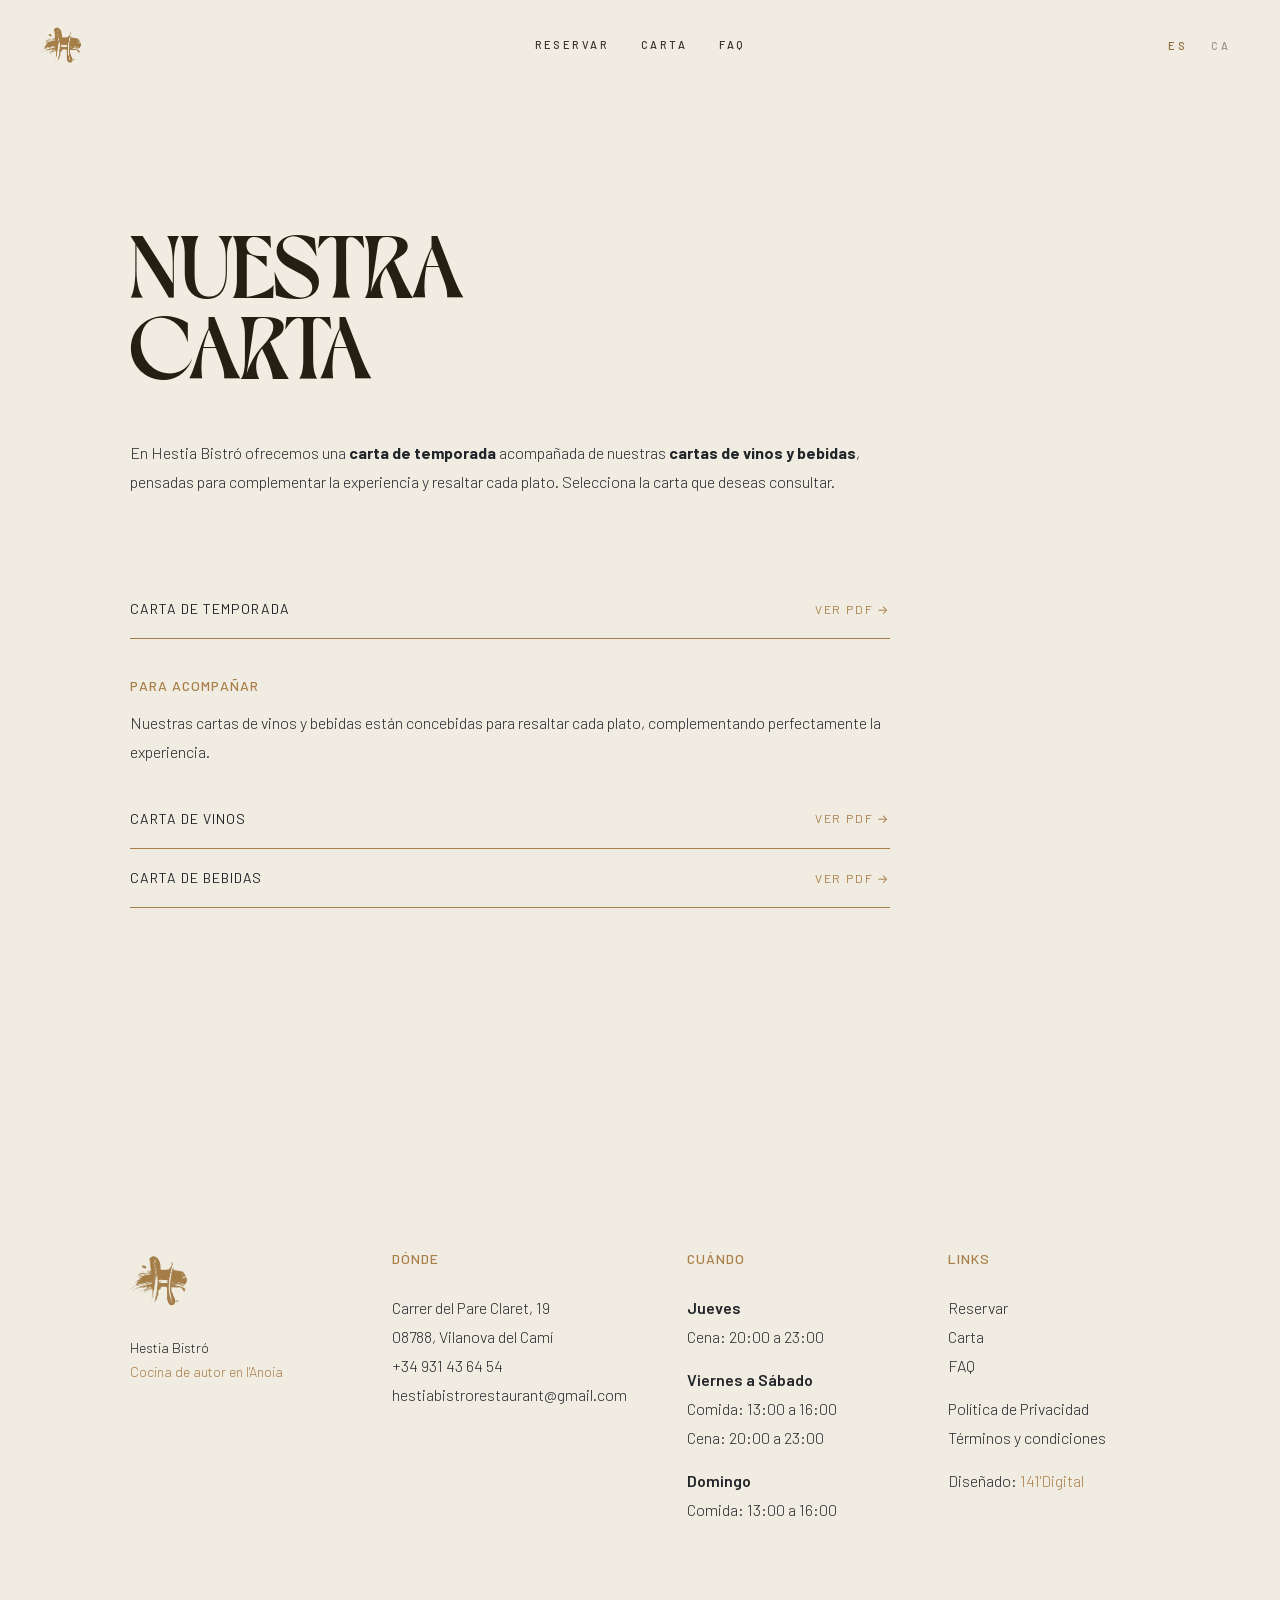
==== carta.html @ 3086ee70 "Nueva página de carta + reservar Próximamente + animaciones consistentes Páginas: - carta.html: pági" ====
<!doctype html>
<html lang="es">
<head>
<meta charset="utf-8" />
<meta name="viewport" content="width=device-width,initial-scale=1,viewport-fit=cover" />
<title>Carta · Hestia Bistró</title>
<meta name="description" content="Nuestra carta de temporada, carta de vinos y carta de bebidas en Hestia Bistró." />
<link rel="icon" type="image/png" href="assets/logo-full.png" />
<link rel="preconnect" href="https://fonts.googleapis.com" />
<link rel="preconnect" href="https://fonts.gstatic.com" crossorigin />
<link href="https://fonts.googleapis.com/css2?family=Italiana&family=Cormorant+Garamond:ital,wght@0,300;0,400;0,500;0,600;1,300;1,400;1,500;1,600&family=Inter:wght@300;400;500;600&family=La+Belle+Aurore&display=swap" rel="stylesheet" />
<meta http-equiv="Cache-Control" content="no-store, no-cache, must-revalidate" />
<meta http-equiv="Pragma" content="no-cache" />
<meta http-equiv="Expires" content="0" />
<link rel="stylesheet" href="styles.css?v=20260519d" />
</head>
<body>

<!-- ─── HEADER ─────────────────────────────────────────── -->
<header class="site-header" id="siteHeader">
  <a href="index.html" class="header-mark" aria-label="Hestia Bistró">
    <img src="assets/logo-h-mark.png" alt="" />
  </a>
  <nav class="nav-center" aria-label="Primaria">
    <a href="reservar.html" class="nav-link">Reservar</a>
    <a href="carta.html"    class="nav-link">Carta</a>
    <a href="faq.html"      class="nav-link">FAQ</a>
  </nav>
  <div class="nav-right">
    <ul class="lang" aria-label="Idioma">
      <li><button class="lang-btn active" data-lang="es">ES</button></li>
      <li><button class="lang-btn"        data-lang="ca">CA</button></li>
    </ul>
  </div>
</header>

<!-- ─── CARTA (mismo estilo que Nuestra Propuesta) ─────── -->
<main class="proposal-section carta-page" id="carta">
  <div class="proposal-wrap">
    <h2 class="display-title section-title">
      <span>NUESTRA</span>
      <span>CARTA</span>
    </h2>

    <div class="proposal-intro">
      <p class="proposal-text">
        En Hestia Bistró ofrecemos una <strong>carta de temporada</strong>
        acompañada de nuestras <strong>cartas de vinos y bebidas</strong>,
        pensadas para complementar la experiencia y resaltar cada plato.
        Selecciona la carta que deseas consultar.
      </p>
    </div>

    <div class="proposal-menu">

      <a class="menu-line carta-link" href="https://drive.google.com/file/d/1VEkm6jLRAfninz0itxVzkMvpVXCp8RLL/view?usp=sharing" target="_blank" rel="noopener">
        <span class="menu-line-name">Carta de temporada</span>
        <span class="menu-line-cta">Ver PDF →</span>
      </a>

      <h3 class="proposal-subheading">Para acompañar</h3>
      <p class="proposal-subtext">
        Nuestras cartas de vinos y bebidas están concebidas para resaltar
        cada plato, complementando perfectamente la experiencia.
      </p>

      <a class="menu-line carta-link" href="https://drive.google.com/file/d/1EzDRsyO0OUsQq52wXU0dHhwpK8q2lvuG/view?usp=sharing" target="_blank" rel="noopener">
        <span class="menu-line-name">Carta de vinos</span>
        <span class="menu-line-cta">Ver PDF →</span>
      </a>

      <a class="menu-line carta-link" href="https://drive.google.com/file/d/1K4jY0ZzHgeB5oA8Oj6YtNccmTSYcx4Ce/view?usp=sharing" target="_blank" rel="noopener">
        <span class="menu-line-name">Carta de bebidas</span>
        <span class="menu-line-cta">Ver PDF →</span>
      </a>

    </div>
  </div>
</main>

<!-- ─── FOOTER ─────────────────────────────────────────── -->
<footer class="site-footer" id="contacto">
  <div class="footer-wrap">
    <div class="footer-grid">

      <div class="footer-brand">
        <img src="assets/logo-h-mark.png" alt="" class="footer-logo" />
        <p class="footer-tagline">
          Hestia Bistró<br/>
          <a href="index.html">Cocina de autor en l'Anoia</a>
        </p>
      </div>

      <div class="footer-col">
        <p class="footer-eyebrow">Dónde</p>
        <address class="footer-address">
          <p>Carrer del Pare Claret, 19</p>
          <p>08788, Vilanova del Camí</p>
          <p><a href="tel:+34931436454">+34 931 43 64 54</a></p>
          <p><a href="mailto:hestiabistrorestaurant@gmail.com">hestiabistrorestaurant@gmail.com</a></p>
        </address>
      </div>

      <div class="footer-col">
        <p class="footer-eyebrow">Cuándo</p>
        <div class="footer-hours">
          <p><strong>Jueves</strong></p>
          <p>Cena: 20:00 a 23:00</p>
          <p><strong>Viernes a Sábado</strong></p>
          <p>Comida: 13:00 a 16:00</p>
          <p>Cena: 20:00 a 23:00</p>
          <p><strong>Domingo</strong></p>
          <p>Comida: 13:00 a 16:00</p>
        </div>
      </div>

      <div class="footer-col">
        <p class="footer-eyebrow">Links</p>
        <ul class="footer-links">
          <li><a href="reservar.html">Reservar</a></li>
          <li><a href="carta.html">Carta</a></li>
          <li><a href="faq.html">FAQ</a></li>
          <li class="spacer" aria-hidden="true"></li>
          <li><a href="privacidad.html">Política de Privacidad</a></li>
          <li><a href="terminos.html">Términos y condiciones</a></li>
          <li class="spacer" aria-hidden="true"></li>
          <li class="footer-credit">Diseñado: <a href="https://141agency.com" target="_blank" rel="noopener">141'Digital</a></li>
        </ul>
      </div>

    </div>
  </div>
</footer>

<script src="script.js"></script>
</body>
</html>
---- styles.css ----
/* ────────────────────────────────────────────────────────────
   HESTIA BISTRÓ · WEB
   Layout: Aleia restaurant — elegant editorial, cream canvas
   Palette: Hestia brand — espresso, cobre, cream lino
   ──────────────────────────────────────────────────────────── */

@font-face{
  font-family: "Dahlia Display";
  src: url("assets/dahlia-medium.woff2") format("woff2"),
       url("assets/dahlia-medium.woff")  format("woff");
  font-weight: 500;
  font-style: normal;
  font-display: swap;
}

@font-face{ font-family:"Barlow"; src:url("assets/fonts/barlow-300.woff2") format("woff2"); font-weight:300; font-style:normal; font-display:swap; }
@font-face{ font-family:"Barlow"; src:url("assets/fonts/barlow-400.woff2") format("woff2"); font-weight:400; font-style:normal; font-display:swap; }
@font-face{ font-family:"Barlow"; src:url("assets/fonts/barlow-500.woff2") format("woff2"); font-weight:500; font-style:normal; font-display:swap; }
@font-face{ font-family:"Barlow"; src:url("assets/fonts/barlow-600.woff2") format("woff2"); font-weight:600; font-style:normal; font-display:swap; }
@font-face{ font-family:"Barlow"; src:url("assets/fonts/barlow-700.woff2") format("woff2"); font-weight:700; font-style:normal; font-display:swap; }

:root{
  /* Brand tokens (sampled from logo) */
  --hueso:   #E8DFCD;
  --crema:   #D9C9A8;
  --crema-2: #C7B58E;
  --tinta:   #15100A;
  --tinta-2: #1F1812;
  --tinta-3: #2A1F18;
  --sepia:   #6B5A47;
  --cobre:   #A87E48;
  --cobre-2: #8A6738;
  --ambar:   #C99B5C;

  /* White canvas, dark ink — Aleia-style light theme */
  --bg:        #F1ECE1;
  --bg-2:      #F7F2E8;
  --bg-3:      #EDE5D3;
  --ink:       #14100B;
  --ink-soft:  #443A2C;
  --ink-quiet: #6B5C46;
  --rule:      rgba(20,16,11,.14);
  --rule-2:    rgba(20,16,11,.06);
  --accent:    var(--cobre);
  --accent-2:  var(--cobre-2);

  --font-display: "Cormorant Garamond","EB Garamond",Georgia,serif;
  --font-brand:   "Italiana","Cormorant Garamond",serif;
  --font-hand:    "La Belle Aurore","Caveat",cursive;
  --font-sans:    "Barlow","Inter",-apple-system,system-ui,sans-serif;
}

*{ box-sizing:border-box; }
html,body{ margin:0; padding:0; }
html{ scroll-behavior:smooth; overflow-x:clip; }
body{ overflow-x:clip; max-width:100vw; }

body{
  background:var(--bg);
  color:var(--ink);
  font-family:var(--font-sans);
  font-size:15px;
  line-height:1.6;
  font-weight:300;
  -webkit-font-smoothing:antialiased;
  text-rendering:optimizeLegibility;
}

img{ max-width:100%; display:block; }
a{ color:inherit; text-decoration:none; transition:color .25s ease, opacity .25s ease; }
a:hover{ color:var(--accent); }
button{ font-family:inherit; cursor:pointer; }


/* ─── Reusable type ───────────────────────────────────── */
.eyebrow{
  font-family:var(--font-sans);
  font-size:11px;
  letter-spacing:.22em;
  text-transform:uppercase;
  color:var(--accent);
  font-weight:500;
  margin:0 0 18px;
}

.display-title{
  font-family:var(--font-display);
  font-weight:300;
  letter-spacing:-.015em;
  line-height:.95;
  margin:0;
  color:#241E13;
  font-size:clamp(54px, 7vw, 110px);
}
.display-title span{ font-weight:300; }
.display-title em{
  font-style:italic;
  font-weight:300;
  display:block;
  color:#241E13;
}
.display-title.center{ text-align:center; }

/* Section titles — Aleia-style: ALL CAPS, stacked, upright */
.section-title{
  font-family:"Dahlia Display", var(--font-display);
  font-weight:500;
  font-style:normal;
  letter-spacing:-.005em;
  line-height:.92;
  font-size:clamp(44px, 10vw, 88px);
  text-transform:uppercase;
}
.section-title span{
  display:block;
  font-weight:500;
  font-style:normal;
  color:#241E13;
}

.brand-wordmark{
  font-family:var(--font-brand);
  letter-spacing:.22em;
  text-transform:uppercase;
  font-weight:400;
}
.brand-wordmark em{
  font-family:var(--font-hand);
  font-style:normal;
  text-transform:lowercase;
  letter-spacing:.02em;
  font-size:.85em;
  color:var(--accent);
  margin-left:.4em;
  display:inline-block;
  transform:translateY(.12em);
}

/* ─── Buttons / links ─────────────────────────────────── */
.btn{
  display:inline-flex; align-items:center; gap:10px;
  padding:8px 14px;
  font-family:var(--font-sans);
  font-size:15px;
  line-height:22px;
  letter-spacing:1px;
  text-transform:uppercase;
  font-weight:600;
  border:1px solid transparent;
  cursor:pointer;
  border-radius:0;
  transition:background .25s ease, color .25s ease, border-color .25s ease;
}
.btn-amber{
  background:#E2B974;
  color:#000;
  border-color:#E2B974;
}
.btn-amber:hover{
  background:transparent;
  color:#000;
  border-color:#E2B974;
}

.btn-line{
  display:inline-block;
  padding:10px 0 6px;
  font-family:var(--font-sans);
  font-size:11px;
  letter-spacing:.22em;
  text-transform:uppercase;
  font-weight:500;
  color:var(--ink);
  border-bottom:1px solid var(--rule);
  transition:color .25s ease, border-color .25s ease, letter-spacing .25s ease;
}
.btn-line:hover{
  color:var(--accent-2);
  border-color:var(--accent-2);
  letter-spacing:.26em;
}
.btn-line.small{
  font-size:10px;
}

.link-quiet{
  display:inline-block;
  font-size:11px;
  letter-spacing:.16em;
  text-transform:uppercase;
  color:var(--ink-soft);
  padding-top:14px;
}
.link-quiet:hover{ color:var(--accent); }


/* ────────────────────────────────────────────────────────
   HEADER  (responsive: grid 3-col fluido en desktop · nav al bottom en mobile)
   ──────────────────────────────────────────────────────── */
.site-header{
  position:fixed;
  inset:0 0 auto 0;                  /* top:0 right:0 left:0 — sin bottom */
  z-index:9900;                      /* igual que el nav inferior, siempre por encima del contenido */
  display:grid;
  grid-template-columns: 1fr auto 1fr;
  align-items:center;
  /* Padding fluido: escala suave entre móvil y desktop sin breakpoints */
  padding: clamp(14px, 2.4vw, 22px) clamp(20px, 4vw, 40px);
  /* safe-area-inset-top: respeta status bar / notch en cualquier dispositivo */
  padding-top: calc(clamp(14px, 2.4vw, 22px) + env(safe-area-inset-top, 0px));
  background:var(--bg);
  color:var(--ink);
  font-family:var(--font-sans);
  font-size: clamp(10px, 1vw, 11px);
  letter-spacing:.22em;
  text-transform:uppercase;
  font-weight:500;
}

.header-mark{
  grid-column: 1;
  justify-self: start;
  display: inline-flex;
  align-items: center;
}
.header-mark img{
  width: clamp(36px, 5vw, 46px);
  height: clamp(36px, 5vw, 46px);
  object-fit: contain;
  transition: transform .3s ease;
}
.header-mark:hover img{ transform: rotate(-3deg) scale(1.05); }

/* nav-center centrado limpio con grid (sin position:absolute + translate) */
.nav-center{
  grid-column: 2;
  justify-self: center;
  display: flex;
  gap: clamp(18px, 2.5vw, 34px);
}
.nav-link{ position: relative; color: var(--ink); opacity: .85; }
.nav-link::after{
  content: ""; position: absolute; left: 0; right: 0; bottom: -6px; height: 1px;
  background: currentColor; transform: scaleX(0); transform-origin: left;
  transition: transform .3s ease;
}
.nav-link:hover::after{ transform: scaleX(1); }

.nav-right{
  grid-column: 3;
  justify-self: end;
}
.nav-right .lang{
  list-style: none; padding: 0; margin: 0;
  display: flex; gap: 4px;
}
.lang-btn{
  background: transparent; border: 0;
  color: var(--ink);
  padding: 6px 10px;
  font-family: inherit;
  font-size: inherit;
  letter-spacing: inherit;
  text-transform: uppercase;
  font-weight: 500;
  opacity: .4;
  transition: opacity .25s ease, color .25s ease;
}
.lang-btn.active{ opacity: 1; color: var(--accent-2); }
.lang-btn:hover{ opacity: .95; }


/* ────────────────────────────────────────────────────────
   HERO  (Aleia-style: huge wordmark on canvas · photo full-bleed)
   ──────────────────────────────────────────────────────── */
.hero{
  position:relative;
  height:100vh;
  min-height:720px;
  padding:120px 0 0;
  background:var(--bg);
  overflow:hidden;
  isolation:isolate;
}

/* The giant editorial wordmark */
.hero-wordmark{
  position:relative;
  z-index:3;
  text-align:center;
  margin:0 auto;
  padding:0 40px;
  width:100%;
  max-width:1280px;
}
.hero-wordmark-svg{
  display:block;
  width:min(88vw, 1080px);
  height:auto;
  margin:0 auto;
  filter: drop-shadow(0 12px 40px rgba(0,0,0,.35));
  animation: wordIn 1.2s cubic-bezier(.2,.7,.2,1) both;
}
.visually-hidden{
  position:absolute;
  width:1px; height:1px;
  padding:0; margin:-1px;
  overflow:hidden;
  clip:rect(0,0,0,0);
  white-space:nowrap;
  border:0;
}
@keyframes wordIn{
  from{ opacity:0; transform:translateY(20px); }
  to  { opacity:1; transform:none; }
}
@keyframes ruleIn{
  from{ opacity:0; transform:scaleX(0); }
  to  { opacity:1; transform:scaleX(1); }
}

/* Grey backdrop behind the photo — reveals when the photo fades on scroll */
.hero-backdrop{
  position:absolute;
  left:0;
  right:0;
  bottom:0;
  width:100%;
  height:63.3vh;
  background:var(--bg);
  z-index:0;
}

/* The photo backdrop — full-bleed lateral · anchored to bottom · behind wordmark */
.hero-photo{
  position:absolute;
  left:0;
  right:0;
  bottom:0;
  margin:0;
  padding:0;
  width:100%;
  height:63.3vh;
  z-index:1;
  overflow:hidden;
}
.hero-photo-fill{
  position:absolute; inset:0;
  background:
    linear-gradient(180deg, rgba(17,9,6,0) 0%, rgba(17,9,6,.15) 65%, rgba(17,9,6,.5) 100%),
    url('assets/hero.jpg?v=3') center/cover no-repeat #110906;
}
.hero-photo-grain{
  position:absolute; inset:0;
  background-image:
    radial-gradient(rgba(255,255,255,.06) 1px, transparent 1px),
    radial-gradient(rgba(0,0,0,.12) 1px, transparent 1px);
  background-size: 3px 3px, 5px 5px;
  opacity:.55;
  mix-blend-mode:overlay;
}

/* Welcome card pinned bottom-left over the photo */
.hero-card{
  position:absolute;
  left:0; bottom:0;
  width:min(420px, 86vw);
  background:#F1EAD9;
  color:#1A130B;
  padding:32px 34px 30px;
  border-top:2px solid var(--accent);
  z-index:5;
  box-shadow: -10px -10px 40px rgba(0,0,0,.45);
}
.hero-card .eyebrow{ margin:0 0 16px; color:var(--cobre-2); }
.hero-card-text{
  font-family:var(--font-display);
  font-size:17px;
  line-height:1.5;
  color:#1A130B;
  font-weight:400;
  margin:0 0 24px;
  letter-spacing:-.002em;
}
.hero-card .link-quiet{ color:rgba(26,19,11,.62); }
.hero-card .link-quiet:hover{ color:var(--cobre-2); }
.hero-card .btn-amber{ margin-bottom:4px; }


/* ────────────────────────────────────────────────────────
   BLOCK SPLIT  (El Restaurante / Igualada)
   ──────────────────────────────────────────────────────── */
.block-split{
  padding:140px 130px 60px;
  position:relative;
}
.block-split-grid{
  max-width:1240px; margin:0 auto;
  display:grid;
  grid-template-columns: 1fr 1fr;
  gap:120px;
  align-items:start;
}
.block-split .display-title{
  font-size:clamp(48px, 6vw, 130px);
  line-height:.92;
}
.block-split .display-title em{ display:block; }

.block-split-body{
  max-width:560px;
  font-family:var(--font-sans);
  font-size:16px;
  line-height:29px;
  color:rgb(33,37,41);
  font-weight:300;
}
.block-split-body p{ margin:0 0 28px; color:rgb(33,37,41); }
.block-split-body p:last-of-type{ margin-bottom:14px; }
.block-split-body .btn{ margin-top:0; }
.block-split-body strong,
.bio-text strong{
  font-weight:600;
  color:var(--ink);
}
.display-title:not(.section-title) em{ color:var(--accent-2); }


/* ────────────────────────────────────────────────────────
   FULL-WIDTH IMAGE PLACEHOLDERS (Aleia-style: left-aligned, gold rule right)
   ──────────────────────────────────────────────────────── */
.full-image-wrap{
  position:relative;
  max-width:1240px;
  margin:0 auto 120px;
  padding:0 130px;
  box-sizing:content-box;
}
.full-image-wrap .accent-rule{
  display:block;
  position:absolute;
  /* Starts 80px INSIDE the image right edge and extends to content right edge */
  left:calc(50% + 145px);
  right:130px;
  /* Always 50px above the bottom of the photo */
  bottom:50px;
  height:1px;
  background:var(--accent);
  opacity:.95;
  z-index:3;
}

.full-image{
  position:relative;
  /* Spans from grid left (title) to button right edge:
     left column (50% - 60) + full gap (120) + button width (~165) */
  width:calc(50% + 225px);
  margin:0;
  aspect-ratio:3/2;
  overflow:hidden;
  background:#1a0e08;
}
.full-image[data-img="interior"] .full-image-fill{
  background: url('assets/the-restaurant.jpg?v=3') center/cover no-repeat;
  filter:none;
}
.full-image-fill{
  position:absolute; inset:0;
  background:
    radial-gradient(50% 40% at 60% 50%, rgba(220,160,90,.45) 0%, transparent 65%),
    radial-gradient(80% 60% at 20% 80%, rgba(178,112,66,.45) 0%, transparent 70%),
    linear-gradient(160deg, #4a2c18 0%, #1a0e08 100%);
  filter:saturate(.85);
}
.full-image[data-img="igualada"] .full-image-fill{
  background:
    radial-gradient(60% 45% at 50% 60%, rgba(214,152,90,.45) 0%, transparent 65%),
    radial-gradient(120% 80% at 50% 0%, rgba(255,210,140,.25) 0%, transparent 70%),
    linear-gradient(180deg, #2c1810 0%, #1a0e08 60%, #3d2418 100%);
}
.img-cap{ display:none; }


/* ────────────────────────────────────────────────────────
   BIO ROW  (Chef / Sala)
   ──────────────────────────────────────────────────────── */
.bio-row{
  display:grid;
  grid-template-columns: 1fr 1fr;
  max-width:1240px;
  margin:0 auto 100px;
  padding:0 40px;
  gap:80px;
  align-items:start;
}
.bio-row.reverse{ direction:rtl; }
.bio-row.reverse > *{ direction:ltr; }

.bio-photo{
  position:relative;
  aspect-ratio:4/5;
  overflow:hidden;
  background:#1a0e08;
}
.bio-photo .full-image-fill{
  background:
    radial-gradient(50% 40% at 50% 35%, rgba(232,223,205,.18) 0%, transparent 70%),
    radial-gradient(80% 60% at 40% 90%, rgba(178,112,66,.35) 0%, transparent 70%),
    linear-gradient(180deg, #1a0e08 0%, #2c1810 100%);
}
.bio-photo[data-img="chef-2"] .full-image-fill{
  background:
    radial-gradient(60% 50% at 60% 40%, rgba(214,152,90,.35) 0%, transparent 65%),
    linear-gradient(180deg, #2a1810 0%, #14090c 100%);
}

.bio-text{
  display:flex; flex-direction:column;
  font-family:var(--font-sans);
  font-size:17px;
  line-height:1.75;
  font-weight:300;
  color:var(--ink-soft);
}
.bio-text .eyebrow{ color:var(--accent-2); margin-bottom:18px; }
.bio-name{ margin-bottom:30px !important; }
.bio-name span,
.bio-name em{ display:block; }
.bio-text p{ margin:0 0 18px; max-width:480px; color:var(--ink-soft); }
.bio-text .btn-line{ margin-top:12px; }


/* ────────────────────────────────────────────────────────
   PROPUESTA  (Nuestra propuesta · accordion)
   ──────────────────────────────────────────────────────── */
.propuesta{
  max-width:880px;
  margin:60px auto 80px;
  padding:80px 40px 40px;
  text-align:center;
}
.propuesta-head{ margin-bottom:60px; }
.propuesta-intro{
  font-family:var(--font-display);
  font-size:19px;
  line-height:1.55;
  color:var(--ink-soft);
  max-width:560px;
  margin:28px auto 0;
}

.menu-list{
  list-style:none; padding:0; margin:0;
  border-top:1px solid var(--rule);
  text-align:left;
}
.menu-row{
  border-bottom:1px solid var(--rule);
}
.menu-row-trigger{
  width:100%;
  display:grid;
  grid-template-columns: 1fr auto auto;
  gap:28px; align-items:center;
  padding:26px 8px;
  background:transparent; border:0;
  text-align:left;
  color:var(--ink);
  transition:color .25s ease;
}
.menu-row-trigger:hover{ color:var(--accent-2); }
.menu-row-title{
  font-family:var(--font-display);
  font-size:22px;
  font-weight:400;
  letter-spacing:-.003em;
}
.menu-row-price{
  font-family:var(--font-sans);
  font-size:12px;
  letter-spacing:.22em;
  text-transform:uppercase;
  font-weight:500;
  color:var(--ink-quiet);
}
.menu-row-icon{
  font-family:var(--font-display);
  font-size:22px;
  width:28px; height:28px;
  display:grid; place-items:center;
  color:var(--accent-2);
  transition:transform .3s ease;
}
.menu-row.open .menu-row-icon{ transform:rotate(45deg); }

.menu-row-body{
  max-height:0; overflow:hidden;
  transition:max-height .4s ease, padding .3s ease;
  padding:0 8px;
}
.menu-row.open .menu-row-body{
  max-height:240px;
  padding:0 8px 24px;
}
.menu-row-body p{
  margin:0;
  font-family:var(--font-display);
  font-size:17px;
  line-height:1.5;
  color:var(--ink-soft);
  max-width:560px;
}


/* ────────────────────────────────────────────────────────
   FOOD PAIR (two images side by side)
   ──────────────────────────────────────────────────────── */
.food-pair{
  display:grid;
  grid-template-columns: 1fr 1fr;
  gap:24px;
  max-width:1240px;
  margin:0 auto 120px;
  padding:0 40px;
}
.food-pair-item{
  position:relative;
  margin:0;
  aspect-ratio:1/1;
  overflow:hidden;
  background:#1a0e08;
}
.food-pair-item[data-img="dish-1"] .full-image-fill{
  background:
    radial-gradient(40% 35% at 50% 45%, rgba(232,223,205,.5) 0%, transparent 60%),
    radial-gradient(80% 70% at 50% 95%, rgba(178,112,66,.45) 0%, transparent 70%),
    linear-gradient(180deg, #1a0e08 0%, #3d2418 100%);
}
.food-pair-item[data-img="dish-2"] .full-image-fill{
  background:
    radial-gradient(45% 35% at 55% 50%, rgba(214,152,90,.55) 0%, transparent 60%),
    radial-gradient(90% 70% at 50% 100%, rgba(120,60,30,.5) 0%, transparent 70%),
    linear-gradient(180deg, #2a1410 0%, #1a0905 100%);
}


/* ────────────────────────────────────────────────────────
   CTA STRIP  (Reservar)
   ──────────────────────────────────────────────────────── */
.cta-strip{
  text-align:center;
  padding:100px 40px 120px;
  max-width:760px;
  margin:0 auto;
}
.cta-strip .display-title{ margin-bottom:24px; }
.cta-strip p{
  font-family:var(--font-display);
  font-size:19px;
  line-height:1.55;
  color:var(--ink-soft);
  margin:0 0 32px;
}
.cta-strip .link-quiet{
  display:block; margin-top:18px;
  color:var(--ink-quiet);
}
.cta-strip .link-quiet:hover{ color:var(--accent-2); }


/* ────────────────────────────────────────────────────────
   FOOTER  (Aleia-style: white bg · 4 columns)
   ──────────────────────────────────────────────────────── */
.site-footer{
  background:var(--bg);
  color:rgb(33,37,41);
  padding:120px 130px 100px;
  position:relative;
}
.footer-wrap{
  max-width:1240px;
  margin:0 auto;
}
.footer-grid{
  display:grid;
  grid-template-columns:1fr 1fr 1fr 1fr;
  gap:60px;
  align-items:start;
}

.footer-brand .footer-logo{
  display:block;
  width:64px; height:64px;
  object-fit:contain;
  margin:0 0 24px;
  filter:none;
}
.footer-tagline{
  font-family:var(--font-sans);
  font-size:14px;
  line-height:24px;
  color:rgb(33,37,41);
  font-weight:300;
  margin:0;
}
.footer-tagline a{
  color:var(--accent);
  text-decoration:none;
}
.footer-tagline a:hover{ text-decoration:underline; }

.footer-eyebrow{
  font-family:var(--font-sans);
  font-size:14px;
  letter-spacing:1px;
  text-transform:uppercase;
  color:var(--accent);
  font-weight:500;
  margin:0 0 22px;
}

.footer-address,
.footer-hours{
  font-style:normal;
}
.footer-address p,
.footer-hours p{
  font-family:var(--font-sans);
  font-size:16px;
  line-height:29px;
  color:rgb(33,37,41);
  font-weight:300;
  margin:0;
}
.footer-hours strong{
  display:inline-block;
  font-weight:600;
  margin-top:14px;
}
.footer-hours p:first-child strong{ margin-top:0; }

.footer-links{
  list-style:none;
  padding:0;
  margin:0;
}
.footer-links li{
  font-family:var(--font-sans);
  font-size:16px;
  line-height:29px;
  margin:0;
  white-space:nowrap;
}
.footer-links a{
  color:rgb(33,37,41);
  font-weight:300;
  text-decoration:none;
  transition:color .25s ease;
}
.footer-links a:hover{ color:var(--accent); }
.footer-links li.spacer{ height:14px; }
.footer-links li.footer-credit{
  color:rgb(33,37,41);
  font-weight:300;
}
.footer-links li.footer-credit a{
  color:var(--accent);
}
.footer-links li.footer-credit a:hover{ text-decoration:underline; }


/* ────────────────────────────────────────────────────────
   NUESTRA PROPUESTA  (Aleia-style)
   ──────────────────────────────────────────────────────── */
.proposal-section{
  padding:220px 130px 220px;
  position:relative;
  background:#EEE8D9;
}
.proposal-wrap{
  max-width:1240px;
  margin:0 auto;
}

.proposal-intro{
  max-width:760px;
  margin-top:56px;
}
.proposal-eyebrow{
  font-family:var(--font-sans);
  font-size:14px;
  letter-spacing:1px;
  text-transform:uppercase;
  color:var(--accent);
  font-weight:500;
  margin:0 0 12px;
}
.proposal-text{
  font-family:var(--font-sans);
  font-size:16px;
  line-height:29px;
  color:rgb(33,37,41);
  font-weight:300;
  margin:0;
}

.proposal-menu{
  max-width:760px;
  margin-top:84px;
}
.proposal-menu .btn{ margin-bottom:8px; }

.proposal-divider{
  border:0;
  border-top:1px solid var(--accent);
  margin:32px 0 0;
  opacity:1;
}

.menu-line{
  display:flex;
  justify-content:space-between;
  align-items:center;
  padding:18px 0;
  border-bottom:1px solid var(--accent);
  font-family:var(--font-sans);
  font-size:14px;
  letter-spacing:1px;
  text-transform:uppercase;
  font-weight:400;
}
.menu-line-name{ color:rgb(33,37,41); }
.menu-line-price{ color:var(--accent); }

.proposal-subheading{
  font-family:var(--font-sans);
  font-size:14px;
  letter-spacing:1px;
  text-transform:uppercase;
  color:var(--accent);
  font-weight:500;
  margin:36px 0 10px;
}
.proposal-subtext{
  font-family:var(--font-sans);
  font-size:16px;
  line-height:29px;
  color:rgb(33,37,41);
  font-weight:300;
  margin:0 0 24px;
}


/* ────────────────────────────────────────────────────────
   PLATOS · CAROUSEL (Aleia food slider)
   ──────────────────────────────────────────────────────── */
.dishes-carousel{
  padding:180px 130px;
  background:var(--bg);
  position:relative;
}
.dishes-wrap{
  max-width:1240px;
  margin:0 auto;
  position:relative;
  padding-left:70px;
}
.dishes-rule{
  display:block;
  position:absolute;
  left:0;
  right:38%;
  top:110px;
  height:1px;
  background:var(--accent);
  z-index:5;
  pointer-events:none;
}
.dishes-viewport{
  overflow:hidden;
  position:relative;
}
.dishes-track{
  display:flex;
  gap:40px;
  transition:transform .9s cubic-bezier(.4,.0,.2,1);
  will-change:transform;
}
.dish-slide{
  flex:0 0 calc(50% - 20px);
  margin:0;
  aspect-ratio:3/4;
  position:relative;
  overflow:hidden;
  background:#F2EEE5;
}
.dish-slide img{
  width:100%; height:100%;
  object-fit:cover;
  display:block;
}


/* ────────────────────────────────────────────────────────
   TERRITORIO SECTION  (Aleia HOTEL CASA FUSTER pattern)
   ──────────────────────────────────────────────────────── */
.territorio-section{
  /* Image is inside, so let section padding handle spacing */
}
.territorio-intro{ max-width:760px; margin-top:50px; }
.territorio-btn{ margin-top:32px; }

.territorio-image-wrap{
  margin:80px auto 0;
  padding:0;
}

.full-image--square{ aspect-ratio:1/1; }

.full-image[data-img="anoia"] .full-image-fill{
  background: url('assets/anoia.jpg?v=1') center/cover no-repeat;
  filter: none;
}


/* ────────────────────────────────────────────────────────
   CHEF SECTION  (Aleia-style: square photo left · bio right)
   ──────────────────────────────────────────────────────── */
.chef-section{
  padding:180px 130px;
  background:var(--bg);
  position:relative;
}
.chef-wrap{
  max-width:1240px;
  margin:0 auto;
  display:grid;
  grid-template-columns:1fr 1fr;
  gap:100px;
  align-items:start;
}
.chef-photo{
  position:relative;
  width:100%;
  aspect-ratio:2/3;
  overflow:hidden;
  background:#1a0e08;
}
.chef-photo-fill{
  position:absolute; inset:0;
  background:url('assets/chef.jpg?v=3') center/cover no-repeat #1a0e08;
}

.chef-text{ padding-top:12px; }
.chef-eyebrow{
  font-family:var(--font-sans);
  font-size:14px;
  letter-spacing:1px;
  text-transform:uppercase;
  color:var(--accent);
  font-weight:500;
  margin:0 0 6px;
}
.chef-name{
  margin-bottom:36px !important;
}
.chef-name span{ display:block; }

.chef-body{
  font-family:var(--font-sans);
  font-size:16px;
  line-height:29px;
  color:rgb(33,37,41);
  font-weight:300;
}
.chef-body p{ margin:0 0 22px; color:rgb(33,37,41); }
.chef-body strong{ font-weight:600; color:rgb(33,37,41); }
.chef-body .btn{ margin-top:14px; }


/* ────────────────────────────────────────────────────────
   REVEAL ON SCROLL
   ──────────────────────────────────────────────────────── */
.reveal{
  opacity:0; transform:translateY(28px);
  transition: opacity .9s ease, transform .9s cubic-bezier(.2,.7,.2,1);
}
.reveal.in{ opacity:1; transform:none; }


/* ────────────────────────────────────────────────────────
   RESPONSIVE
   ──────────────────────────────────────────────────────── */
@media (max-width: 768px){
  /* Cream un punto más suave en móvil */
  :root{ --bg: #F4EFE6; }

  /* html en espresso: capa de seguridad para cualquier overscroll de iOS */
  html{ background: #191514; }

  /* Garantizar scroll vertical en Android sin sobreescribir lo necesario */
  html, body{ touch-action: pan-y; }

  /* El nav-center se DESCONECTA del grid del header y se ancla al bottom del viewport */
  .nav-center{
    position: fixed;
    inset: auto 0 0 0;                              /* bottom:0, left:0, right:0 */
    grid-column: unset;                             /* anular grid-column:2 de desktop */
    justify-self: unset;                            /* anular justify-self:center */
    /* Altura = 70px visibles + safe-area abajo (sistema Android / home indicator iOS) */
    height: calc(70px + env(safe-area-inset-bottom, 0px));
    padding-bottom: env(safe-area-inset-bottom, 0px);
    box-sizing: border-box;
    background: #191514;
    border-top: 1px solid rgba(255,255,255,.06);
    z-index: 9900;
    /* Centrar los 3 links con flex — más simple que line-height tricks */
    display: flex;
    justify-content: center;
    align-items: center;
    gap: clamp(20px, 8vw, 50px);
  }
  .nav-center .nav-link{
    color: #F4EFE6;
    opacity: 1;
    font-size: clamp(11px, 3vw, 13px);
    letter-spacing: .22em;
    text-transform: uppercase;
    font-weight: 500;
    font-family: var(--font-sans);
    padding: 8px 12px;                              /* mejor touch target */
    line-height: 1;
  }
  /* Sin línea de underline animada en mobile (que pertenece al desktop) */
  .nav-center .nav-link::after{ display: none; }

  /* Body padding-bottom para que el contenido no quede tapado por el nav */
  body{ padding-bottom: calc(90px + env(safe-area-inset-bottom, 0px)); }
  .site-footer{
    margin-bottom: 0;
    padding-bottom: calc(140px + env(safe-area-inset-bottom, 0px));
  }
}

@media (max-width: 980px){
  /* Header ya escala fluido con clamp() — no necesita override aquí */
  .nav-left{ gap:20px; }

  .hero{ padding:120px 22px 60px; min-height:90vh; }
  .hero-photo, .hero-backdrop{ height:76vh; }
  .hero-card{ left:22px; right:22px; bottom:40px; width:auto; }
  .hero-bottom{ left:22px; right:22px; bottom:14px; font-size:9.5px; }

  .block-split{ padding:55px 16px 30px; }
  .block-split-grid{ grid-template-columns:1fr; gap:14px; }
  .block-split-body{ max-width:none; }

  /* Mobile: smaller section titles */
  .display-title.section-title,
  .section-title{
    line-height:1;
    font-size:35px !important;
  }
  /* EL RESTAURANTE specifically: keep on a single line */
  #restaurante .section-title span{ display:inline; }

  /* NUESTRA PROPUESTA & TERRITORIO mobile spacing */
  .proposal-section{
    padding:50px 24px 60px;
  }
  .proposal-intro{
    max-width:none;
    margin-top:24px;
  }
  .proposal-menu{
    max-width:none;
    margin-top:36px;
  }
  .menu-line{
    font-size:13px;
    padding:14px 0;
  }
  .proposal-subheading{
    margin-top:28px;
  }
  .proposal-divider{ margin-top:24px; }

  /* EL CHEF mobile: photo on top full-width, text below */
  .chef-section{ padding:50px 24px 60px; }
  .chef-wrap{
    grid-template-columns:1fr;
    gap:28px;
  }
  .chef-photo{ aspect-ratio:3/4; }
  .chef-text{ padding-top:0; }
  .chef-name{ margin-bottom:22px !important; }
  .chef-body{ font-size:15px; line-height:27px; }
  .chef-body p{ margin:0 0 18px; }

  /* TERRITORIO image: align LEFT with the El Territorio button above it */
  .territorio-image-wrap{
    padding:0 !important;
    margin:24px 0 0 0 !important;
    display:block !important;
    max-width:none !important;
    width:100% !important;
    box-sizing:border-box;
  }
  .territorio-image-wrap .full-image{
    width:86% !important;
    margin-left:0 !important;
    margin-right:auto !important;
    display:block !important;
    position:relative !important;
    flex:none !important;
  }
  .territorio-image-wrap .accent-rule{
    right:0;
    left:auto;
    width:30%;
    bottom:50px;
  }
  .territorio-btn{ margin-top:24px; }
  .territorio-intro{ margin-top:20px; }
  .proposal-text{ font-size:15px; line-height:27px; }

  /* PLATOS · CARROUSEL mobile: compact, slides, line crosses middle full width */
  .dishes-carousel{ padding:50px 16px 60px; overflow:hidden; }
  .dishes-wrap{ padding-left:0; }
  .dishes-rule{
    left:-16px;          /* starts at the left viewport edge */
    right:35%;           /* ends at ~65% of viewport */
    top:50%;             /* vertically centered on the photos */
    transform:translateY(-50%);
    bottom:auto;
    width:auto;
  }
  .dishes-track{ gap:14px; }
  .dish-slide{
    flex:0 0 calc(50% - 7px);
    aspect-ratio:3/4;
  }

  .full-image-wrap{ padding:0 16px; margin:24px auto 60px; overflow:visible; }
  .full-image-wrap .accent-rule{
    /* Line crosses the bottom-right inside the image and extends out to page edge */
    top:auto;
    bottom:50px;
    left:55%;
    right:-16px;
    width:auto;
  }
  .full-image-wrap.reverse .accent-rule{ left:-16px; right:55%; width:auto; }
  .full-image{ width:100%; aspect-ratio:4/3; }

  .bio-row{ grid-template-columns:1fr; gap:36px; padding:0 22px; margin-bottom:70px; }
  .bio-row.reverse{ direction:ltr; }
  .bio-photo{ aspect-ratio:5/4; }

  .propuesta{ padding:60px 22px 30px; }
  .menu-row-trigger{
    grid-template-columns: 1fr auto;
    gap:14px;
  }
  .menu-row-price{ display:none; }
  .menu-row-title{ font-size:18px; }

  .food-pair{ grid-template-columns:1fr; gap:14px; padding:0 22px; margin-bottom:80px; }

  .cta-strip{ padding:70px 22px 90px; }

  .site-footer{ padding:80px 22px 60px; }
  .footer-grid{ grid-template-columns: 1fr 1fr; gap:36px; }

  /* Footer mobile: hide H logo + put tagline on one line */
  .footer-brand .footer-logo{ display:none; }
  .footer-tagline br{ display:none; }
  .footer-tagline a{ margin-left:6px; }
  .footer-tagline a::before{ content:"· "; color:rgb(33,37,41); }
}

@media (max-width: 560px){
  .nav-left{ gap:14px; }
  .nav-left .nav-link:last-child{ display:none; }

  .hero-logo-img{ width:78vw; }
  .hero-card-text{ font-size:15.5px; }

  .footer-grid{ grid-template-columns: 1fr; }
}


/* ────────────────────────────────────────────────────────
   PÁGINA RESERVAR — placeholder para el widget de CoverManager
   ──────────────────────────────────────────────────────── */
.reservar-main{
  /* Margen superior = altura del header (fluido + safe-area) + algo de aire */
  padding-top: calc(clamp(14px, 2.4vw, 22px) * 2 + 50px + env(safe-area-inset-top, 0px));
  padding-left: clamp(20px, 4vw, 40px);
  padding-right: clamp(20px, 4vw, 40px);
  padding-bottom: calc(80px + env(safe-area-inset-bottom, 0px));
  max-width: 1240px;
  margin: 0 auto;
  min-height: 100vh;
}

/* Placeholder "Próximamente" mientras no esté el widget de reservas */
.reservar-placeholder{
  display: flex;
  flex-direction: column;
  align-items: center;
  justify-content: center;
  text-align: center;
  padding: clamp(60px, 12vw, 160px) clamp(20px, 4vw, 40px);
  min-height: 50vh;
}
.reservar-placeholder-title{
  font-family: "Dahlia Display", var(--font-display);
  font-weight: 500;
  font-style: normal;
  letter-spacing: -.005em;
  line-height: 1;
  font-size: clamp(48px, 8vw, 96px);
  text-transform: uppercase;
  color: #241E13;
  margin: 0 0 clamp(24px, 3vw, 40px);
}
.reservar-placeholder-text{
  font-family: var(--font-sans);
  font-size: 16px;
  line-height: 1.8;
  color: #212529;
  font-weight: 300;
  max-width: 600px;
  margin: 0;
}
.reservar-placeholder-text a{
  color: var(--accent);
  border-bottom: 1px solid var(--rule);
  transition: color .25s ease, border-color .25s ease;
}
.reservar-placeholder-text a:hover{
  color: var(--accent-2);
  border-color: var(--accent-2);
}


/* ────────────────────────────────────────────────────────
   PÁGINA FAQ — estilo editorial Aleia: pregunta XL + respuesta a la derecha
   ──────────────────────────────────────────────────────── */
.faq-main{
  padding-top: calc(clamp(14px, 2.4vw, 22px) * 2 + 240px + env(safe-area-inset-top, 0px));
  padding-left: clamp(20px, 4vw, 40px);
  padding-right: clamp(20px, 4vw, 40px);
  padding-bottom: calc(120px + env(safe-area-inset-bottom, 0px));
  max-width: 1240px;
  margin: 0 auto;
}
.faq-list{
  display: flex;
  flex-direction: column;
  gap: clamp(50px, 7vw, 100px);
}
/* Cada Q&A ocupa 7/12 del ancho · alterna lado: impar a la derecha, par a la izquierda
   (mismas proporciones que Aleia: col-lg-7 + offset-lg-5 en su Bootstrap grid) */
.faq-item{
  display: flex;
  flex-direction: column;
  gap: clamp(30px, 4vw, 50px);
  width: 58.3333%;                       /* 7/12 columnas */
  box-sizing: border-box;
}
.faq-item:nth-child(odd){
  margin-left: 41.6667%;                 /* 5/12 columnas de offset desde la izquierda → derecha */
  margin-right: 0;
}
.faq-item:nth-child(even){
  margin-left: 0;                        /* sin offset → izquierda */
  margin-right: 41.6667%;
}
.faq-question{
  margin: 0;
  font-family: "Dahlia Display", var(--font-display);
  font-weight: 500;                         /* match Aleia */
  font-style: normal;                       /* match Aleia */
  letter-spacing: -.005em;
  line-height: 1;                           /* match Aleia (64/64 = 1.0) */
  font-size: clamp(36px, 6vw, 64px);        /* desktop cap 64px (Aleia) — escala en mobile */
  text-transform: uppercase;
  color: #212529;                           /* exact Aleia color rgb(33,37,41) */
}
.faq-question span{
  display: block;
}
.faq-answer{
  margin: 0;
  font-family: var(--font-sans);            /* Barlow (match Aleia) */
  font-size: 16px;                          /* exact Aleia */
  line-height: 1.8;                         /* match Aleia (29/16 ≈ 1.8) */
  color: #212529;                           /* exact Aleia color rgb(33,37,41) */
  font-weight: 300;                         /* match Aleia */
}
/* Para respuestas con varios párrafos: envolverlas en .faq-answer-block
   y heredan gap pequeño en vez del gap grande del .faq-item */
.faq-answer-block{
  display: flex;
  flex-direction: column;
  gap: 1.4em;
}
.faq-answer a{
  color: var(--accent);
  border-bottom: 1px solid var(--rule);
  transition: color .25s ease, border-color .25s ease;
}
.faq-answer a:hover{
  color: var(--accent-2);
  border-color: var(--accent-2);
}

@media (max-width: 768px){
  .faq-item,
  .faq-item:nth-child(odd),
  .faq-item:nth-child(even){
    width: 100%;                       /* ancho completo en móvil */
    margin-left: 0;
    margin-right: 0;
    gap: 20px;
  }
  .faq-list{
    gap: clamp(70px, 14vw, 100px);
  }
}


/* ────────────────────────────────────────────────────────
   PÁGINAS LEGALES — Términos, Privacidad, Cookies (lista numerada)
   ──────────────────────────────────────────────────────── */
.legal-main{
  padding-top: calc(clamp(14px, 2.4vw, 22px) * 2 + 180px + env(safe-area-inset-top, 0px));
  padding-left: clamp(20px, 4vw, 40px);
  padding-right: clamp(20px, 4vw, 40px);
  padding-bottom: calc(120px + env(safe-area-inset-bottom, 0px));
  max-width: 1240px;
  margin: 0 auto;
}
.legal-list{
  display: flex;
  flex-direction: column;
  gap: clamp(18px, 2vw, 28px);
}
.legal-item{
  margin: 0;
  font-family: var(--font-sans);            /* Barlow */
  font-size: 16px;                          /* mismo que faq-answer */
  line-height: 1.8;                         /* mismo que faq-answer */
  color: #212529;
  font-weight: 300;
}
.legal-item strong{
  font-weight: 500;
}
.legal-item a{
  color: var(--accent);
  border-bottom: 1px solid var(--rule);
  transition: color .25s ease, border-color .25s ease;
}
.legal-item a:hover{
  color: var(--accent-2);
  border-color: var(--accent-2);
}


/* ────────────────────────────────────────────────────────
   PÁGINA CARTA — menu-line convertidos en links clickables a PDFs
   ──────────────────────────────────────────────────────── */
/* Override del bg de la proposal-section: en la página dedicada de la carta
   queremos que sea el mismo crema que el header/body (no el #EEE8D9 de la home) */
.proposal-section.carta-page{
  background: var(--bg);
}
.carta-link{
  display: flex;
  justify-content: space-between;
  align-items: center;
  padding: 18px 0;
  border-bottom: 1px solid var(--accent);
  font-family: var(--font-sans);
  font-size: 14px;
  letter-spacing: 1px;
  text-transform: uppercase;
  font-weight: 400;
  color: rgb(33,37,41);
  cursor: pointer;
}
.carta-link .menu-line-cta{
  color: var(--accent);
  font-size: 12px;
  letter-spacing: .15em;
}
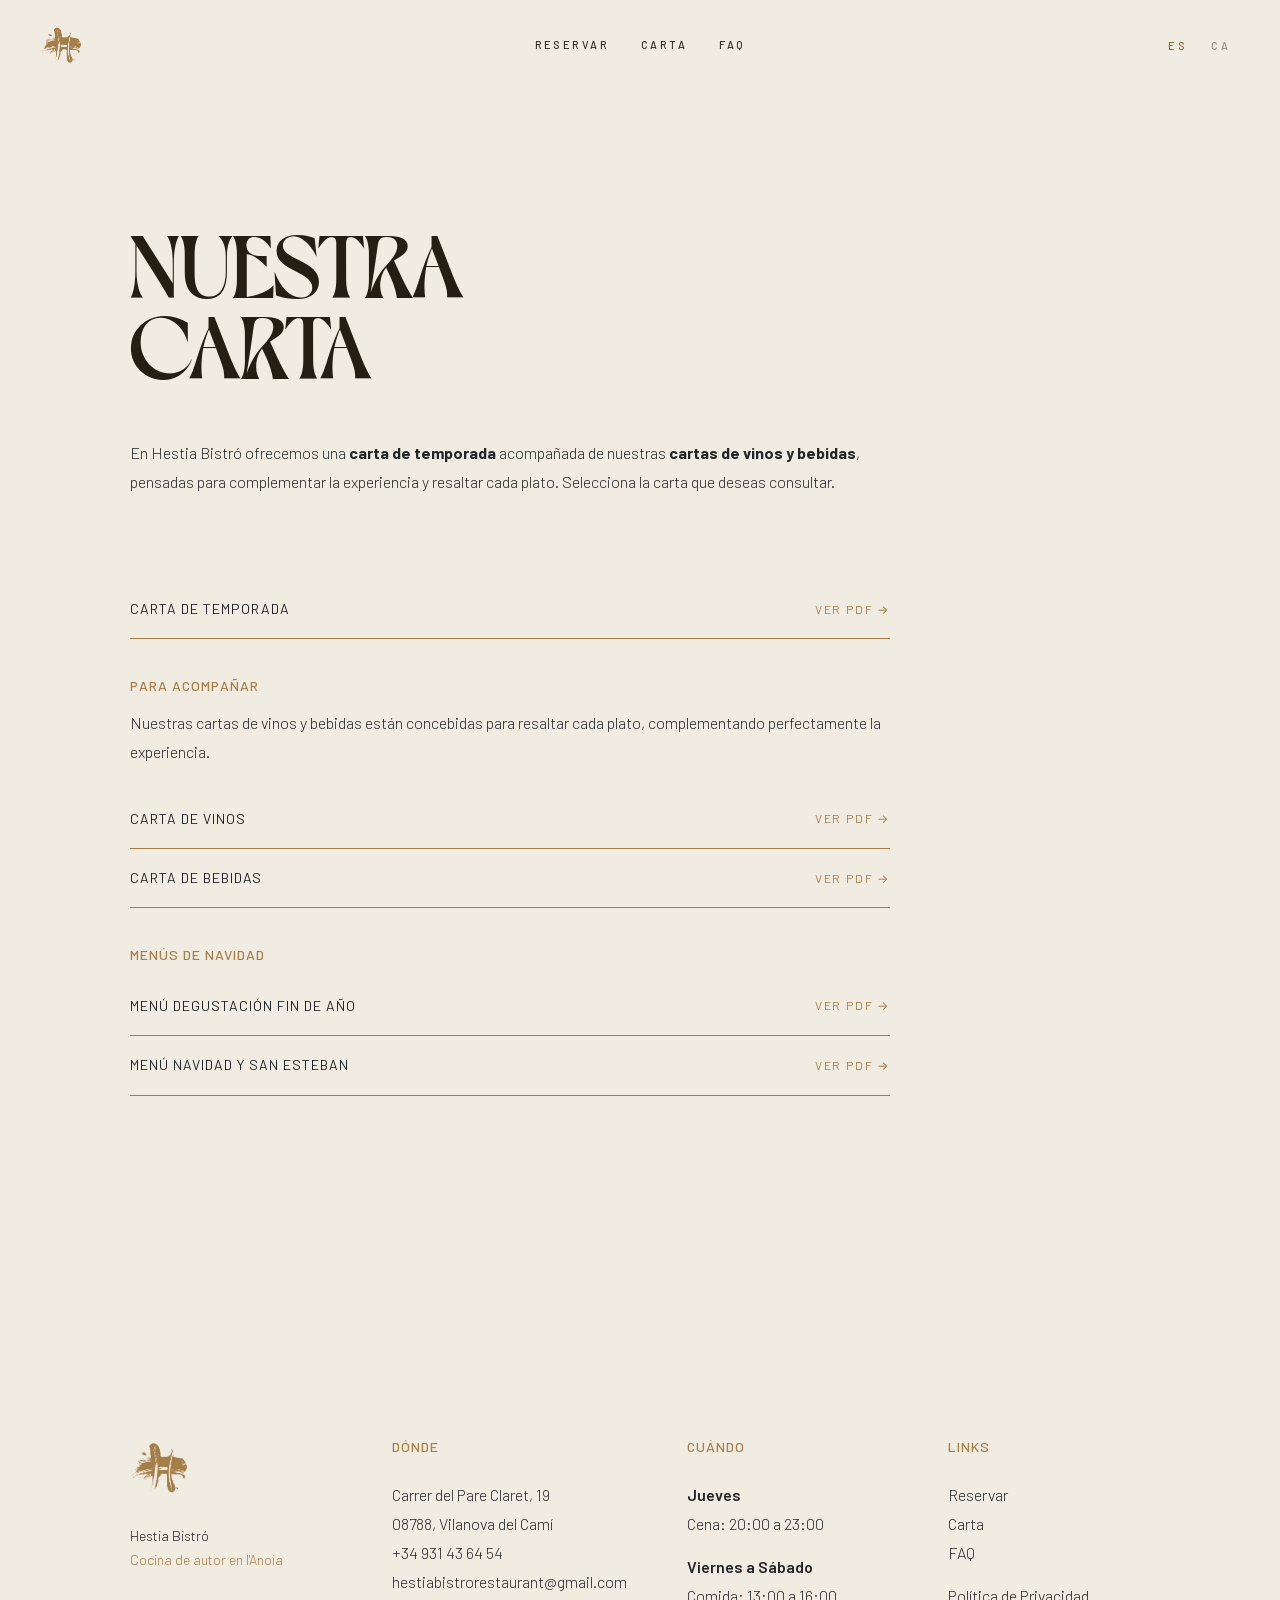
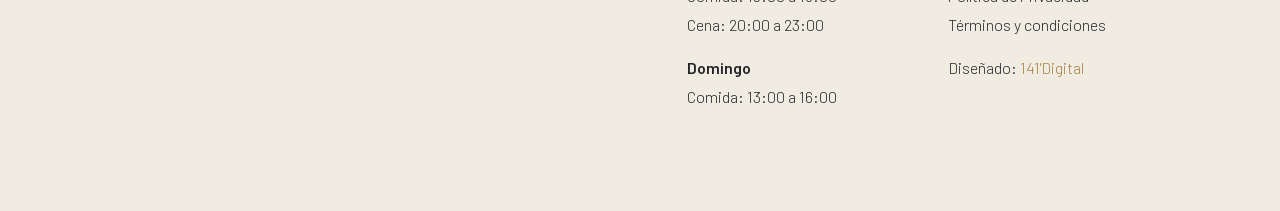
==== commit 8ee4c7ee: "Carta: añadir menús de Navidad y Fin de Año (PDF en assets) bajo Carta de bebidas - Dos líneas nueva" ====
--- a/carta.html
+++ b/carta.html
@@ -3,8 +3,15 @@
 <head>
 <meta charset="utf-8" />
 <meta name="viewport" content="width=device-width,initial-scale=1,viewport-fit=cover" />
-<title>Carta · Hestia Bistró</title>
-<meta name="description" content="Nuestra carta de temporada, carta de vinos y carta de bebidas en Hestia Bistró." />
+<!-- Google Tag Manager -->
+<script>(function(w,d,s,l,i){w[l]=w[l]||[];w[l].push({'gtm.start':
+new Date().getTime(),event:'gtm.js'});var f=d.getElementsByTagName(s)[0],
+j=d.createElement(s),dl=l!='dataLayer'?'&l='+l:'';j.async=true;j.src=
+'https://www.googletagmanager.com/gtm.js?id='+i+dl;f.parentNode.insertBefore(j,f);
+})(window,document,'script','dataLayer','GTM-5F7QNDTX');</script>
+<!-- End Google Tag Manager -->
+<title data-i18n="meta.title.carta">Carta · Hestia Bistró</title>
+<meta name="description" data-i18n-content="meta.desc.carta" content="Nuestra carta de temporada, carta de vinos y carta de bebidas en Hestia Bistró." />
 <link rel="icon" type="image/png" href="assets/logo-full.png" />
 <link rel="preconnect" href="https://fonts.googleapis.com" />
 <link rel="preconnect" href="https://fonts.gstatic.com" crossorigin />
@@ -12,22 +19,27 @@
 <meta http-equiv="Cache-Control" content="no-store, no-cache, must-revalidate" />
 <meta http-equiv="Pragma" content="no-cache" />
 <meta http-equiv="Expires" content="0" />
-<link rel="stylesheet" href="styles.css?v=20260519d" />
+<link rel="stylesheet" href="styles.css?v=20260528a" />
 </head>
 <body>
+<!-- Google Tag Manager (noscript) -->
+<noscript><iframe src="https://www.googletagmanager.com/ns.html?id=GTM-5F7QNDTX"
+height="0" width="0" style="display:none;visibility:hidden"></iframe></noscript>
+<!-- End Google Tag Manager (noscript) -->
+
 
 <!-- ─── HEADER ─────────────────────────────────────────── -->
 <header class="site-header" id="siteHeader">
   <a href="index.html" class="header-mark" aria-label="Hestia Bistró">
     <img src="assets/logo-h-mark.png" alt="" />
   </a>
-  <nav class="nav-center" aria-label="Primaria">
-    <a href="reservar.html" class="nav-link">Reservar</a>
-    <a href="carta.html"    class="nav-link">Carta</a>
-    <a href="faq.html"      class="nav-link">FAQ</a>
+  <nav class="nav-center" aria-label="Primaria" data-i18n-aria-label="nav.aria">
+    <a href="reservar.html" class="nav-link" data-i18n="nav.reservar">Reservar</a>
+    <a href="carta.html"    class="nav-link" data-i18n="nav.carta">Carta</a>
+    <a href="faq.html"      class="nav-link" data-i18n="nav.faq">FAQ</a>
   </nav>
   <div class="nav-right">
-    <ul class="lang" aria-label="Idioma">
+    <ul class="lang" aria-label="Idioma" data-i18n-aria-label="lang.aria">
       <li><button class="lang-btn active" data-lang="es">ES</button></li>
       <li><button class="lang-btn"        data-lang="ca">CA</button></li>
     </ul>
@@ -38,12 +50,12 @@
 <main class="proposal-section carta-page" id="carta">
   <div class="proposal-wrap">
     <h2 class="display-title section-title">
-      <span>NUESTRA</span>
-      <span>CARTA</span>
+      <span data-i18n="carta.title.1">NUESTRA</span>
+      <span data-i18n="carta.title.2">CARTA</span>
     </h2>
 
     <div class="proposal-intro">
-      <p class="proposal-text">
+      <p class="proposal-text" data-i18n-html="carta.intro">
         En Hestia Bistró ofrecemos una <strong>carta de temporada</strong>
         acompañada de nuestras <strong>cartas de vinos y bebidas</strong>,
         pensadas para complementar la experiencia y resaltar cada plato.
@@ -54,24 +66,36 @@
     <div class="proposal-menu">
 
       <a class="menu-line carta-link" href="https://drive.google.com/file/d/1VEkm6jLRAfninz0itxVzkMvpVXCp8RLL/view?usp=sharing" target="_blank" rel="noopener">
-        <span class="menu-line-name">Carta de temporada</span>
-        <span class="menu-line-cta">Ver PDF →</span>
+        <span class="menu-line-name" data-i18n="prop.temporada">Carta de temporada</span>
+        <span class="menu-line-cta" data-i18n="carta.cta">Ver PDF →</span>
       </a>
 
-      <h3 class="proposal-subheading">Para acompañar</h3>
-      <p class="proposal-subtext">
+      <h3 class="proposal-subheading" data-i18n="prop.subhead">Para acompañar</h3>
+      <p class="proposal-subtext" data-i18n="prop.subtext">
         Nuestras cartas de vinos y bebidas están concebidas para resaltar
         cada plato, complementando perfectamente la experiencia.
       </p>
 
       <a class="menu-line carta-link" href="https://drive.google.com/file/d/1EzDRsyO0OUsQq52wXU0dHhwpK8q2lvuG/view?usp=sharing" target="_blank" rel="noopener">
-        <span class="menu-line-name">Carta de vinos</span>
-        <span class="menu-line-cta">Ver PDF →</span>
+        <span class="menu-line-name" data-i18n="prop.vinos">Carta de vinos</span>
+        <span class="menu-line-cta" data-i18n="carta.cta">Ver PDF →</span>
       </a>
 
       <a class="menu-line carta-link" href="https://drive.google.com/file/d/1K4jY0ZzHgeB5oA8Oj6YtNccmTSYcx4Ce/view?usp=sharing" target="_blank" rel="noopener">
-        <span class="menu-line-name">Carta de bebidas</span>
-        <span class="menu-line-cta">Ver PDF →</span>
+        <span class="menu-line-name" data-i18n="prop.bebidas">Carta de bebidas</span>
+        <span class="menu-line-cta" data-i18n="carta.cta">Ver PDF →</span>
+      </a>
+
+      <h3 class="proposal-subheading" data-i18n="carta.navidad.subhead">Menús de Navidad</h3>
+
+      <a class="menu-line carta-link" href="assets/menu-fin-de-ano.pdf" target="_blank" rel="noopener">
+        <span class="menu-line-name" data-i18n="carta.menu.finanio">Menú degustación Fin de Año</span>
+        <span class="menu-line-cta" data-i18n="carta.cta">Ver PDF →</span>
+      </a>
+
+      <a class="menu-line carta-link" href="assets/menu-navidad-san-esteban.pdf" target="_blank" rel="noopener">
+        <span class="menu-line-name" data-i18n="carta.menu.navidad">Menú Navidad y San Esteban</span>
+        <span class="menu-line-cta" data-i18n="carta.cta">Ver PDF →</span>
       </a>
 
     </div>
@@ -87,12 +111,12 @@
         <img src="assets/logo-h-mark.png" alt="" class="footer-logo" />
         <p class="footer-tagline">
           Hestia Bistró<br/>
-          <a href="index.html">Cocina de autor en l'Anoia</a>
+          <a href="index.html" data-i18n="foot.brand.tagline">Cocina de autor en l'Anoia</a>
         </p>
       </div>
 
       <div class="footer-col">
-        <p class="footer-eyebrow">Dónde</p>
+        <p class="footer-eyebrow" data-i18n="foot.donde">Dónde</p>
         <address class="footer-address">
           <p>Carrer del Pare Claret, 19</p>
           <p>08788, Vilanova del Camí</p>
@@ -102,29 +126,29 @@
       </div>
 
       <div class="footer-col">
-        <p class="footer-eyebrow">Cuándo</p>
+        <p class="footer-eyebrow" data-i18n="foot.cuando">Cuándo</p>
         <div class="footer-hours">
-          <p><strong>Jueves</strong></p>
-          <p>Cena: 20:00 a 23:00</p>
-          <p><strong>Viernes a Sábado</strong></p>
-          <p>Comida: 13:00 a 16:00</p>
-          <p>Cena: 20:00 a 23:00</p>
-          <p><strong>Domingo</strong></p>
-          <p>Comida: 13:00 a 16:00</p>
+          <p><strong data-i18n="foot.h.jue">Jueves</strong></p>
+          <p data-i18n="foot.h.cena">Cena: 20:00 a 23:00</p>
+          <p><strong data-i18n="foot.h.visa">Viernes a Sábado</strong></p>
+          <p data-i18n="foot.h.comida">Comida: 13:00 a 16:00</p>
+          <p data-i18n="foot.h.cena">Cena: 20:00 a 23:00</p>
+          <p><strong data-i18n="foot.h.dom">Domingo</strong></p>
+          <p data-i18n="foot.h.comida">Comida: 13:00 a 16:00</p>
         </div>
       </div>
 
       <div class="footer-col">
-        <p class="footer-eyebrow">Links</p>
+        <p class="footer-eyebrow" data-i18n="foot.links">Links</p>
         <ul class="footer-links">
-          <li><a href="reservar.html">Reservar</a></li>
-          <li><a href="carta.html">Carta</a></li>
-          <li><a href="faq.html">FAQ</a></li>
+          <li><a href="reservar.html" data-i18n="nav.reservar">Reservar</a></li>
+          <li><a href="carta.html" data-i18n="nav.carta">Carta</a></li>
+          <li><a href="faq.html" data-i18n="nav.faq">FAQ</a></li>
           <li class="spacer" aria-hidden="true"></li>
-          <li><a href="privacidad.html">Política de Privacidad</a></li>
-          <li><a href="terminos.html">Términos y condiciones</a></li>
+          <li><a href="privacidad.html" data-i18n="foot.l.privacidad">Política de Privacidad</a></li>
+          <li><a href="terminos.html" data-i18n="foot.l.terminos">Términos y condiciones</a></li>
           <li class="spacer" aria-hidden="true"></li>
-          <li class="footer-credit">Diseñado: <a href="https://141agency.com" target="_blank" rel="noopener">141'Digital</a></li>
+          <li class="footer-credit"><span data-i18n="foot.l.disenado">Diseñado:</span> <a href="https://141agency.com" target="_blank" rel="noopener">141'Digital</a></li>
         </ul>
       </div>
 
@@ -132,6 +156,7 @@
   </div>
 </footer>
 
+<script src="i18n.js?v=20260527a"></script>
 <script src="script.js"></script>
 </body>
 </html>
--- a/styles.css
+++ b/styles.css
@@ -348,7 +348,7 @@
   position:absolute; inset:0;
   background:
     linear-gradient(180deg, rgba(17,9,6,0) 0%, rgba(17,9,6,.15) 65%, rgba(17,9,6,.5) 100%),
-    url('assets/hero.jpg?v=3') center/cover no-repeat #110906;
+    url('assets/hero.jpg?v=4') center/cover no-repeat #110906;
 }
 .hero-photo-grain{
   position:absolute; inset:0;
@@ -948,8 +948,15 @@
 }
 .chef-photo-fill{
   position:absolute; inset:0;
-  background:url('assets/chef.jpg?v=3') center/cover no-repeat #1a0e08;
-}
+  background:url('assets/chef.jpg?v=4') center/cover no-repeat #1a0e08;
+}
+.chef-photo[data-img="ricardo"] .chef-photo-fill{
+  background:url('assets/chef2.jpg?v=1') center/cover no-repeat #1a0e08;
+}
+.chef-wrap--second{ margin-top:130px; }
+/* Zigzag: en escritorio, Ricardo lleva el texto a la izquierda y la foto a la derecha */
+.chef-wrap--second .chef-text{ order:1; }
+.chef-wrap--second .chef-photo{ order:2; }
 
 .chef-text{ padding-top:12px; }
 .chef-eyebrow{
@@ -1068,6 +1075,19 @@
   .proposal-section{
     padding:50px 24px 60px;
   }
+  /* La página dedicada de la carta es la PRIMERA sección bajo el header, así que
+     necesita más padding-top en mobile para no solaparse con él */
+  .proposal-section.carta-page{
+    padding-top: calc(130px + env(safe-area-inset-top, 0px));
+  }
+  /* En la carta-page, el título "NUESTRA CARTA" debe ir en una sola línea
+     (en vez de apilado como en las secciones de la home) */
+  .proposal-section.carta-page .section-title{
+    font-size: clamp(36px, 9vw, 64px);
+  }
+  .proposal-section.carta-page .section-title span{
+    display: inline;
+  }
   .proposal-intro{
     max-width:none;
     margin-top:24px;
@@ -1091,6 +1111,10 @@
     grid-template-columns:1fr;
     gap:28px;
   }
+  .chef-wrap--second{ margin-top:56px; }
+  /* En móvil la foto siempre arriba (anula el zigzag de escritorio) */
+  .chef-wrap--second .chef-photo{ order:1; }
+  .chef-wrap--second .chef-text{ order:2; }
   .chef-photo{ aspect-ratio:3/4; }
   .chef-text{ padding-top:0; }
   .chef-name{ margin-bottom:22px !important; }
@@ -1191,7 +1215,7 @@
 
 
 /* ────────────────────────────────────────────────────────
-   PÁGINA RESERVAR — placeholder para el widget de CoverManager
+   PÁGINA RESERVAR — placeholder para el widget de reservas
    ──────────────────────────────────────────────────────── */
 .reservar-main{
   /* Margen superior = altura del header (fluido + safe-area) + algo de aire */
@@ -1244,6 +1268,47 @@
   border-color: var(--accent-2);
 }
 
+/* Encabezado introductorio sobre el iframe de reservas */
+.reservar-heading{
+  text-align: center;
+  max-width: 800px;
+  margin: 0 auto;
+  /* padding-top sólo aporta aire visual: el clear del header fijo ya lo da .reservar-main */
+  padding: clamp(40px, 6vw, 80px) clamp(20px, 4vw, 40px) clamp(20px, 3vw, 32px);
+}
+.reservar-heading-title{
+  font-family: "Dahlia Display", var(--font-display);
+  font-weight: 500;
+  letter-spacing: -.005em;
+  line-height: 1;
+  font-size: clamp(42px, 6.5vw, 80px);
+  text-transform: uppercase;
+  color: #241E13;
+  margin: 0 0 clamp(16px, 2.4vw, 28px);
+}
+.reservar-heading-subtitle{
+  font-family: var(--font-sans);
+  font-size: 16px;
+  line-height: 1.8;
+  color: #212529;
+  font-weight: 300;
+  max-width: 560px;
+  margin: 0 auto;
+}
+
+/* Wrapper del iframe de reservas */
+.reservar-iframe-wrapper{
+  max-width: 880px;
+  margin: 0 auto;
+  padding: 0 clamp(16px, 4vw, 32px) clamp(60px, 10vw, 120px);
+}
+.reservar-iframe-wrapper iframe{
+  display: block;
+  width: 100%;
+  border: 0;
+  background: transparent;
+}
+
 
 /* ────────────────────────────────────────────────────────
    PÁGINA FAQ — estilo editorial Aleia: pregunta XL + respuesta a la derecha
@@ -1318,6 +1383,11 @@
 }
 
 @media (max-width: 768px){
+  /* Padding-top mobile reducido — la primera pregunta empieza más arriba
+     (en desktop hay 240px de aire, aquí basta con ~100px para no solaparse) */
+  .faq-main{
+    padding-top: calc(clamp(14px, 2.4vw, 22px) * 2 + 100px + env(safe-area-inset-top, 0px));
+  }
   .faq-item,
   .faq-item:nth-child(odd),
   .faq-item:nth-child(even){
